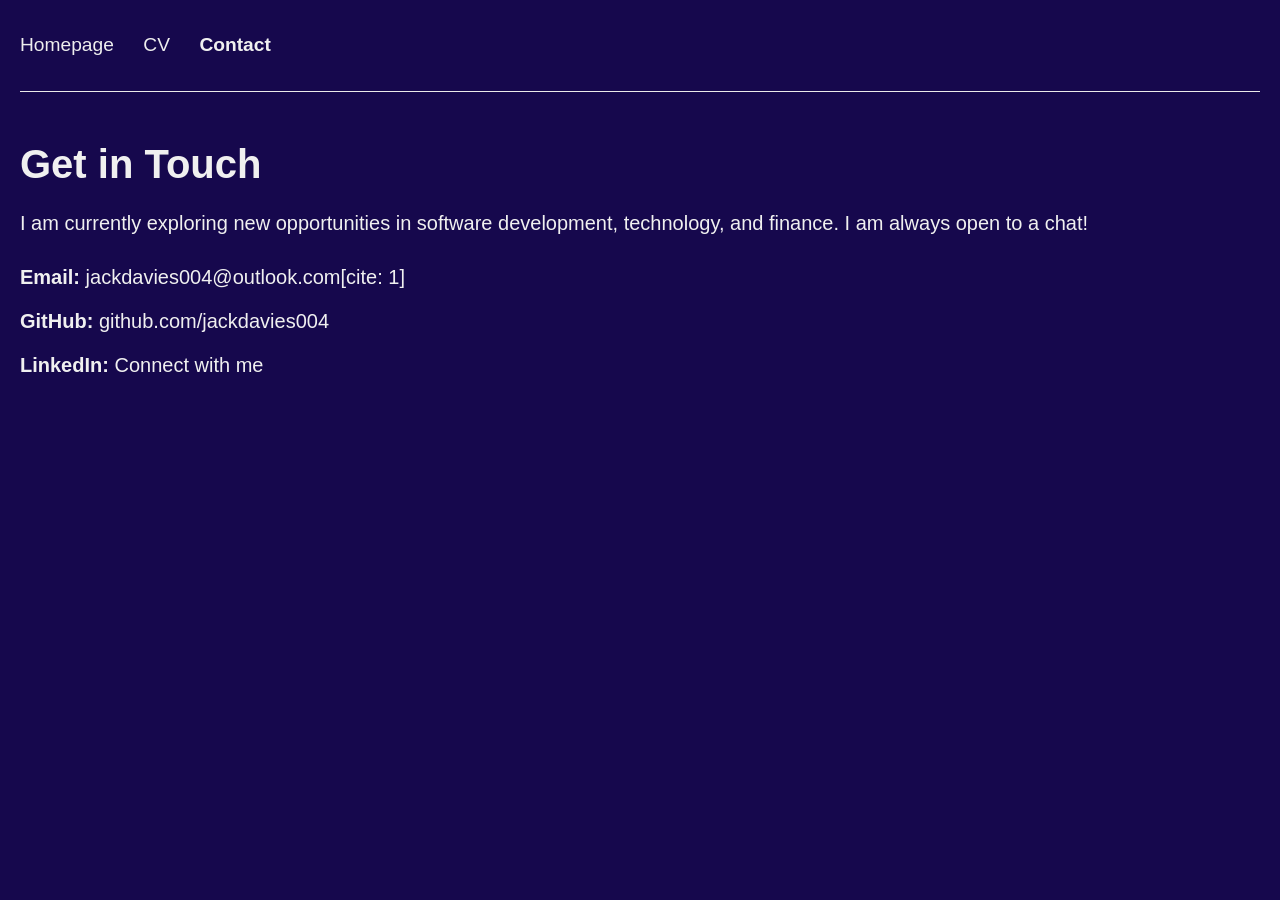
==== contact.html @ 8600e6ac "Comment out demo link in contact.html Removed demo link from navigation." ====
<!DOCTYPE html>
<html lang="en">
<head>
  <meta charset="UTF-8">
  <meta name="viewport" content="width=device-width, initial-scale=1.0">
  <title>Jack | Contact</title>
  <link rel="stylesheet" href="style.css">
</head>
<body>
  <nav>
    <div class="nav-links">
      <a href="index.html">Homepage</a>
      <a href="resume.html">CV</a>
      <a href="contact.html" class="active">Contact</a>
      <!--<a href="demo.html">Demo</a>-->
    </div>
  </nav>

  
  <main>
  <h1>Get in Touch</h1>
  
  <section class="content">
    <p>I am currently exploring new opportunities in software development, technology, and finance. I am always open to a chat!</p>
    
    <ul class="contact-list">
      <li><strong>Email:</strong> <a href="mailto:jackdavies004@outlook.com">jackdavies004@outlook.com</a>[cite: 1]</li>
      <li><strong>GitHub:</strong> <a href="https://github.com/jackdavies004" target="_blank">github.com/jackdavies004</a></li>
      <li><strong>LinkedIn:</strong> <a href="https://www.linkedin.com/in/jack-d-25b680281/" target="_blank">Connect with me</a></li>
    </ul>
  </section>
</main>
</body>
</html>
---- style.css ----
* {
  box-sizing: border-box;
  margin: 0;
  padding: 0;
}

body {
  font-family: -apple-system, BlinkMacSystemFont, "Segoe UI", Roboto, Helvetica, Arial, sans-serif;
  line-height: 1.6;
  color: #f0f0f0;
  background-color: #16084d;
  max-width: 1650px; 
  margin: 0 auto;
  padding: 0 20px;
}


nav {
  padding: 30px 0;
  border-bottom: 1px solid #eaeaea;
  margin-bottom: 40px;
}

.nav-links a {
  text-decoration: none;
  color: #eeeeee;
  font-weight: 500;
  margin-right: 25px;
  font-size: 1.2rem; 
  transition: color 0.2s ease;
}

.nav-links a:hover {
  color: #f0f0f0;
}

.nav-links a.active {
  color: #f0f0f0;
  font-weight: 700;
}


main {
  padding-bottom: 50px;
}

h1 {
  font-size: 2.5rem; 
  color: #f0f0f0;
  margin-bottom: 10px;
}

h2 {
  font-size: 1.8rem; 
  color: #f0f0f0;
  font-weight: 400;
  margin-bottom: 30px;
}

h3 {
  font-size: 1.6rem; 
  color: #f0f0f0;
  margin-bottom: 15px;
  border-bottom: 2px solid #f0f0f0;
  display: inline-block;
  padding-bottom: 5px;
}

p, li {
  margin-bottom: 15px;
  font-size: 1.25rem; 
  line-height: 1.7;   
}


.cv-section {
  margin-bottom: 40px;
}

.cv-item {
  margin-bottom: 20px;
}

.cv-item h4 {
  font-size: 1.4rem; 
  color: #f0f0f0;
}

.cv-item ul {
  margin-top: 10px;
  margin-left: 20px;
}

.contact-list {
  list-style: none;
  margin-top: 20px;
}

.contact-list li {
  margin-bottom: 10px;
}

a {
  color: #f0f0f0;
  text-decoration: none;
}

a:hover {
  text-decoration: underline;
}


.cv-download-section {
  text-align: center;
  margin-bottom: 40px;
}

.download-btn {
  display: inline-block;
  background-color: #f0f0f0;
  color: #16084d; 
  padding: 12px 24px;
  text-decoration: none;
  font-weight: bold;
  border-radius: 6px;
  margin-top: 10px;
  transition: background-color 0.2s ease;
}

.download-btn:hover {
  background-color: #cccccc;
  text-decoration: none;
}

.cv-images-container {
  display: flex;
  flex-direction: column;
  align-items: center;
  gap: 30px; 
}

.cv-image {
  width: 100%;
  max-width: 800px; 
  height: auto;
  box-shadow: 0 8px 16px rgba(0, 0, 0, 0.4); 
}



.three-column-layout {
  display: flex;
  justify-content: space-between;
  align-items: stretch; 
  gap: 20px; 
  margin-top: 30px;
}

.image-column {
  display: flex;
  flex-direction: column;
  justify-content: space-around;
  flex: 1; 
  gap: 30px; 
}


.image-column:first-child {
  align-items: flex-start;
}


.image-column:last-child {
  align-items: flex-end;
}


.text-column {
  flex: 2; 
  padding: 0 40px; 
}

.side-img {
  width: 100%;
  max-width: 450px; 
  height: auto;
  border-radius: 8px;
  box-shadow: 0 4px 8px rgba(0, 0, 0, 0.4); 
}


@media (max-width: 800px) {
  .three-column-layout {
    flex-direction: column;
  }
  
  .image-column {
    flex-direction: row;
    justify-content: center;
    flex-wrap: wrap; 
    width: 100%;
    padding-bottom: 10px;
  }
  
  .image-column:first-child,
  .image-column:last-child {
    align-items: center;
  }

  .text-column {
    padding: 0; 
  }

  .side-img {
    max-width: 250px;
  }
} 


.projects-section {
  margin-top: 70px;
  padding-top: 40px;
  border-top: 1px solid #332266; 
}

.section-title {
  text-align: center;
  font-size: 2.2rem; 
  color: #ffffff;
  margin-bottom: 40px;
  border-bottom: none;
}

.projects-grid {
  display: grid;
  grid-template-columns: 1fr; 
  gap: 25px;
  margin-bottom: 40px;
}

.project-card {
  background-color: #231265; 
  padding: 30px;
  border-radius: 10px;
  box-shadow: 0 4px 10px rgba(0, 0, 0, 0.4);
  transition: transform 0.2s ease, box-shadow 0.2s ease;
}

.project-card:hover {
  transform: translateY(-5px); 
  box-shadow: 0 8px 15px rgba(0, 0, 0, 0.6);
}

.project-card h4 {
  color: #66aaff; 
  margin-bottom: 15px;
  font-size: 1.5rem;
}

.project-card p {
  font-size: 1.15rem;
  margin-bottom: 0;
}
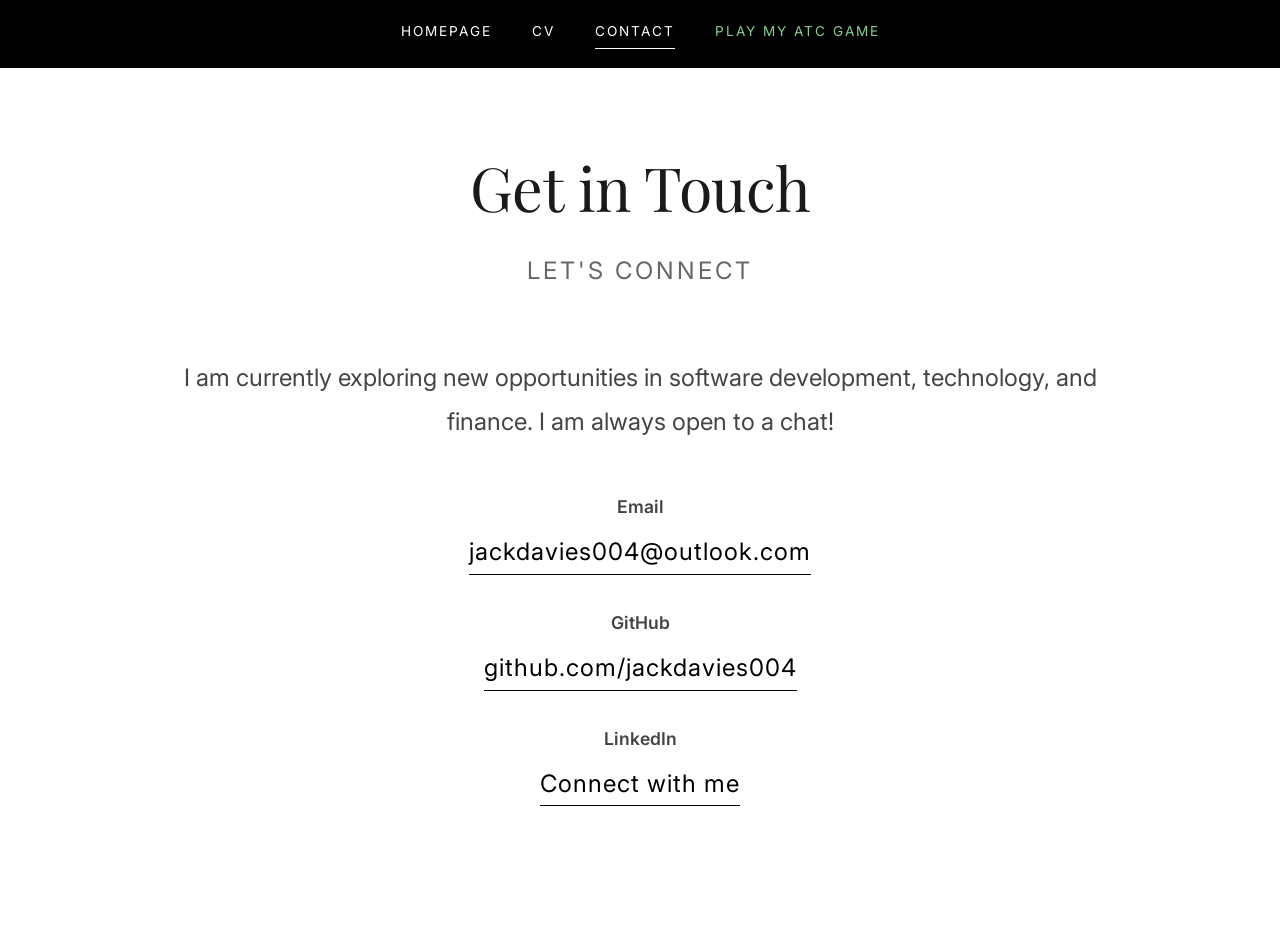
==== commit 4f6c197b: "Revamp contact.html with new layout and styles Updated the contact page with a new layout and styles" ====
--- a/contact.html
+++ b/contact.html
@@ -3,32 +3,55 @@
 <head>
   <meta charset="UTF-8">
   <meta name="viewport" content="width=device-width, initial-scale=1.0">
-  <title>Jack | Contact</title>
-  <link rel="stylesheet" href="style.css">
+  <title>Jack Davies | Contact</title>
+  <!-- Google Fonts for an editorial, high-end look -->
+  <link href="https://fonts.googleapis.com/css2?family=Playfair+Display:ital,wght@0,400;0,700;1,400&family=Inter:wght@300;400;600&display=swap" rel="stylesheet">
+  <link rel="stylesheet" href="style.css?v=11">
 </head>
 <body>
-  <nav>
+  
+  <!-- Black Sticky Banner -->
+  <nav class="top-banner">
     <div class="nav-links">
       <a href="index.html">Homepage</a>
       <a href="resume.html">CV</a>
       <a href="contact.html" class="active">Contact</a>
-      <!--<a href="demo.html">Demo</a>-->
+      <a href="atc-game-web/index.html" class="highlight-link" target="_blank">Play My ATC Game</a>
     </div>
   </nav>
 
-  
-  <main>
-  <h1>Get in Touch</h1>
-  
-  <section class="content">
-    <p>I am currently exploring new opportunities in software development, technology, and finance. I am always open to a chat!</p>
+  <main class="editorial-container">
     
-    <ul class="contact-list">
-      <li><strong>Email:</strong> <a href="mailto:jackdavies004@outlook.com">jackdavies004@outlook.com</a>[cite: 1]</li>
-      <li><strong>GitHub:</strong> <a href="https://github.com/jackdavies004" target="_blank">github.com/jackdavies004</a></li>
-      <li><strong>LinkedIn:</strong> <a href="https://www.linkedin.com/in/jack-d-25b680281/" target="_blank">Connect with me</a></li>
-    </ul>
-  </section>
-</main>
+    <!-- Hero Section -->
+    <header class="hero">
+      <h1>Get in Touch</h1>
+      <p class="subtitle">Let's Connect</p>
+    </header>
+
+    <!-- Contact Info Section -->
+    <section class="wide-text-section" style="text-align: center;">
+      <p style="margin-bottom: 3rem;">I am currently exploring new opportunities in software development, technology, and finance. I am always open to a chat!</p>
+      
+      <div style="display: flex; flex-direction: column; gap: 2rem; align-items: center;">
+        
+        <div>
+          <h3 style="margin-bottom: 0.5rem; font-family: 'Inter', sans-serif; font-weight: 600; font-size: 1.1rem;">Email</h3>
+          <a href="mailto:jackdavies004@outlook.com" class="action-link" style="margin-top: 0; text-transform: lowercase;">jackdavies004@outlook.com</a>
+        </div>
+
+        <div>
+          <h3 style="margin-bottom: 0.5rem; font-family: 'Inter', sans-serif; font-weight: 600; font-size: 1.1rem;">GitHub</h3>
+          <a href="https://github.com/jackdavies004" target="_blank" class="action-link" style="margin-top: 0; text-transform: lowercase;">github.com/jackdavies004</a>
+        </div>
+
+        <div>
+          <h3 style="margin-bottom: 0.5rem; font-family: 'Inter', sans-serif; font-weight: 600; font-size: 1.1rem;">LinkedIn</h3>
+          <a href="https://www.linkedin.com/in/jack-d-25b680281/" target="_blank" class="action-link" style="margin-top: 0; text-transform: none;">Connect with me</a>
+        </div>
+
+      </div>
+    </section>
+
+  </main>
 </body>
 </html>
--- a/style.css
+++ b/style.css
@@ -1,263 +1,163 @@
+/* --- Global Reset & Typography --- */
 * {
-  box-sizing: border-box;
   margin: 0;
   padding: 0;
+  box-sizing: border-box;
 }
 
 body {
-  font-family: -apple-system, BlinkMacSystemFont, "Segoe UI", Roboto, Helvetica, Arial, sans-serif;
-  line-height: 1.6;
-  color: #f0f0f0;
-  background-color: #16084d;
-  max-width: 1650px; 
-  margin: 0 auto;
-  padding: 0 20px;
+  background-color: #ffffff;
+  color: #1a1a1a;
+  font-family: 'Inter', sans-serif;
+  line-height: 1.8; /* Increased for editorial readability */
 }
 
+h1, h2, h3 {
+  font-family: 'Playfair Display', serif;
+  font-weight: 400;
+  margin-bottom: 1.5rem;
+}
 
-nav {
-  padding: 30px 0;
-  border-bottom: 1px solid #eaeaea;
-  margin-bottom: 40px;
+/* --- The Black Sticky Banner --- */
+.top-banner {
+  position: sticky;
+  top: 0;
+  width: 100%;
+  background-color: #000000;
+  padding: 1.2rem 2rem;
+  z-index: 1000;
+  display: flex;
+  justify-content: center;
+}
+
+.nav-links {
+  display: flex;
+  gap: 2.5rem;
 }
 
 .nav-links a {
+  color: #ffffff;
   text-decoration: none;
-  color: #eeeeee;
-  font-weight: 500;
-  margin-right: 25px;
-  font-size: 1.2rem; 
-  transition: color 0.2s ease;
+  font-size: 0.85rem;
+  text-transform: uppercase;
+  letter-spacing: 2px;
+  transition: opacity 0.3s ease;
 }
 
-.nav-links a:hover {
-  color: #f0f0f0;
+.nav-links a:hover { opacity: 0.6; }
+.nav-links a.active { border-bottom: 1px solid #ffffff; padding-bottom: 4px; }
+.nav-links a.highlight-link { color: #87d092; }
+
+/* --- Editorial Layout --- */
+.editorial-container {
+  max-width: 1400px; /* Wider overall container */
+  margin: 0 auto;
+  padding: 4rem 2rem;
 }
 
-.nav-links a.active {
-  color: #f0f0f0;
-  font-weight: 700;
+.hero {
+  text-align: center;
+  margin-bottom: 4rem;
 }
 
-
-main {
-  padding-bottom: 50px;
+.hero h1 {
+  font-size: 3.8rem;
+  letter-spacing: -0.5px;
+  margin-bottom: 0.5rem;
 }
 
-h1 {
-  font-size: 2.5rem; 
-  color: #f0f0f0;
-  margin-bottom: 10px;
+.hero .subtitle {
+  font-size: 1.5rem;
+  color: #666;
+  text-transform: uppercase;
+  letter-spacing: 3px;
 }
 
-h2 {
-  font-size: 1.8rem; 
-  color: #f0f0f0;
-  font-weight: 400;
-  margin-bottom: 30px;
+/* --- Wide Text Blocks (Desktop) --- */
+.wide-text-section {
+  max-width: 1000px; /* Allows text to stretch comfortably on desktop */
+  margin: 0 auto 5rem auto; /* Centers the text block in the page */
+  color: #444;
 }
 
-h3 {
-  font-size: 1.6rem; 
-  color: #f0f0f0;
-  margin-bottom: 15px;
-  border-bottom: 2px solid #f0f0f0;
-  display: inline-block;
-  padding-bottom: 5px;
+.wide-text-section p {
+  font-size: 1.5rem;
+  margin-bottom: 1.5rem;
 }
 
-p, li {
-  margin-bottom: 15px;
-  font-size: 1.25rem; 
-  line-height: 1.7;   
+.mt-large {
+  margin-top: 4rem;
 }
 
-
-.cv-section {
-  margin-bottom: 40px;
+/* --- Horizontal Image Gallery --- */
+.image-gallery {
+  display: grid;
+  grid-template-columns: repeat(3, 1fr); 
+  gap: 2rem;
+  margin-bottom: 5rem;
+  align-items: center; /* Vertically centers the landscape image */
 }
 
-.cv-item {
-  margin-bottom: 20px;
+.gallery-img {
+  width: 100%;
+  height: auto;
+  object-fit: cover;
+  aspect-ratio: 3/4; 
 }
 
-.cv-item h4 {
-  font-size: 1.4rem; 
-  color: #f0f0f0;
+.landscape-img {
+  aspect-ratio: auto; /* Removes the portrait constraint */
 }
 
-.cv-item ul {
-  margin-top: 10px;
-  margin-left: 20px;
+/* --- Projects Section --- */
+.projects-grid {
+  display: grid;
+  grid-template-columns: 1fr 1fr; /* 2 columns for projects on desktop */
+  gap: 3rem;
 }
 
-.contact-list {
-  list-style: none;
-  margin-top: 20px;
+.project-item {
+  border-top: 1px solid #eaeaea;
+  padding-top: 2rem;
 }
 
-.contact-list li {
-  margin-bottom: 10px;
+.project-item h3 {
+  font-size: 1.5rem;
+  font-family: 'Inter', sans-serif;
+  font-weight: 600;
+  margin-bottom: 1rem;
 }
 
-a {
-  color: #f0f0f0;
+.action-link {
+  display: inline-block;
+  margin-top: 1rem;
+  color: #000;
   text-decoration: none;
+  border-bottom: 1px solid #000;
+  text-transform: uppercase;
+  font-size: 1.5rem;
+  letter-spacing: 1px;
+  transition: opacity 0.3s;
 }
 
-a:hover {
-  text-decoration: underline;
-}
+.action-link:hover { opacity: 0.5; }
 
-
-.cv-download-section {
-  text-align: center;
-  margin-bottom: 40px;
-}
-
-.download-btn {
-  display: inline-block;
-  background-color: #f0f0f0;
-  color: #16084d; 
-  padding: 12px 24px;
-  text-decoration: none;
-  font-weight: bold;
-  border-radius: 6px;
-  margin-top: 10px;
-  transition: background-color 0.2s ease;
-}
-
-.download-btn:hover {
-  background-color: #cccccc;
-  text-decoration: none;
-}
-
-.cv-images-container {
-  display: flex;
-  flex-direction: column;
-  align-items: center;
-  gap: 30px; 
-}
-
-.cv-image {
-  width: 100%;
-  max-width: 800px; 
-  height: auto;
-  box-shadow: 0 8px 16px rgba(0, 0, 0, 0.4); 
-}
-
-
-
-.three-column-layout {
-  display: flex;
-  justify-content: space-between;
-  align-items: stretch; 
-  gap: 20px; 
-  margin-top: 30px;
-}
-
-.image-column {
-  display: flex;
-  flex-direction: column;
-  justify-content: space-around;
-  flex: 1; 
-  gap: 30px; 
-}
-
-
-.image-column:first-child {
-  align-items: flex-start;
-}
-
-
-.image-column:last-child {
-  align-items: flex-end;
-}
-
-
-.text-column {
-  flex: 2; 
-  padding: 0 40px; 
-}
-
-.side-img {
-  width: 100%;
-  max-width: 450px; 
-  height: auto;
-  border-radius: 8px;
-  box-shadow: 0 4px 8px rgba(0, 0, 0, 0.4); 
-}
-
-
-@media (max-width: 800px) {
-  .three-column-layout {
-    flex-direction: column;
+/* --- Mobile Responsiveness --- */
+@media (max-width: 900px) {
+  .image-gallery {
+    grid-template-columns: 1fr; 
+    gap: 1.5rem;
   }
   
-  .image-column {
-    flex-direction: row;
-    justify-content: center;
-    flex-wrap: wrap; 
-    width: 100%;
-    padding-bottom: 10px;
+  .projects-grid {
+    grid-template-columns: 1fr; 
   }
   
-  .image-column:first-child,
-  .image-column:last-child {
-    align-items: center;
+  .hero h1 { font-size: 2.8rem; }
+  .nav-links { flex-wrap: wrap; justify-content: center; gap: 1.5rem; }
+  
+  /* Forces the text to scale back down on phones */
+  .wide-text-section p {
+    font-size: 1.1rem; 
   }
-
-  .text-column {
-    padding: 0; 
-  }
-
-  .side-img {
-    max-width: 250px;
-  }
-} 
-
-
-.projects-section {
-  margin-top: 70px;
-  padding-top: 40px;
-  border-top: 1px solid #332266; 
 }
-
-.section-title {
-  text-align: center;
-  font-size: 2.2rem; 
-  color: #ffffff;
-  margin-bottom: 40px;
-  border-bottom: none;
-}
-
-.projects-grid {
-  display: grid;
-  grid-template-columns: 1fr; 
-  gap: 25px;
-  margin-bottom: 40px;
-}
-
-.project-card {
-  background-color: #231265; 
-  padding: 30px;
-  border-radius: 10px;
-  box-shadow: 0 4px 10px rgba(0, 0, 0, 0.4);
-  transition: transform 0.2s ease, box-shadow 0.2s ease;
-}
-
-.project-card:hover {
-  transform: translateY(-5px); 
-  box-shadow: 0 8px 15px rgba(0, 0, 0, 0.6);
-}
-
-.project-card h4 {
-  color: #66aaff; 
-  margin-bottom: 15px;
-  font-size: 1.5rem;
-}
-
-.project-card p {
-  font-size: 1.15rem;
-  margin-bottom: 0;
-}
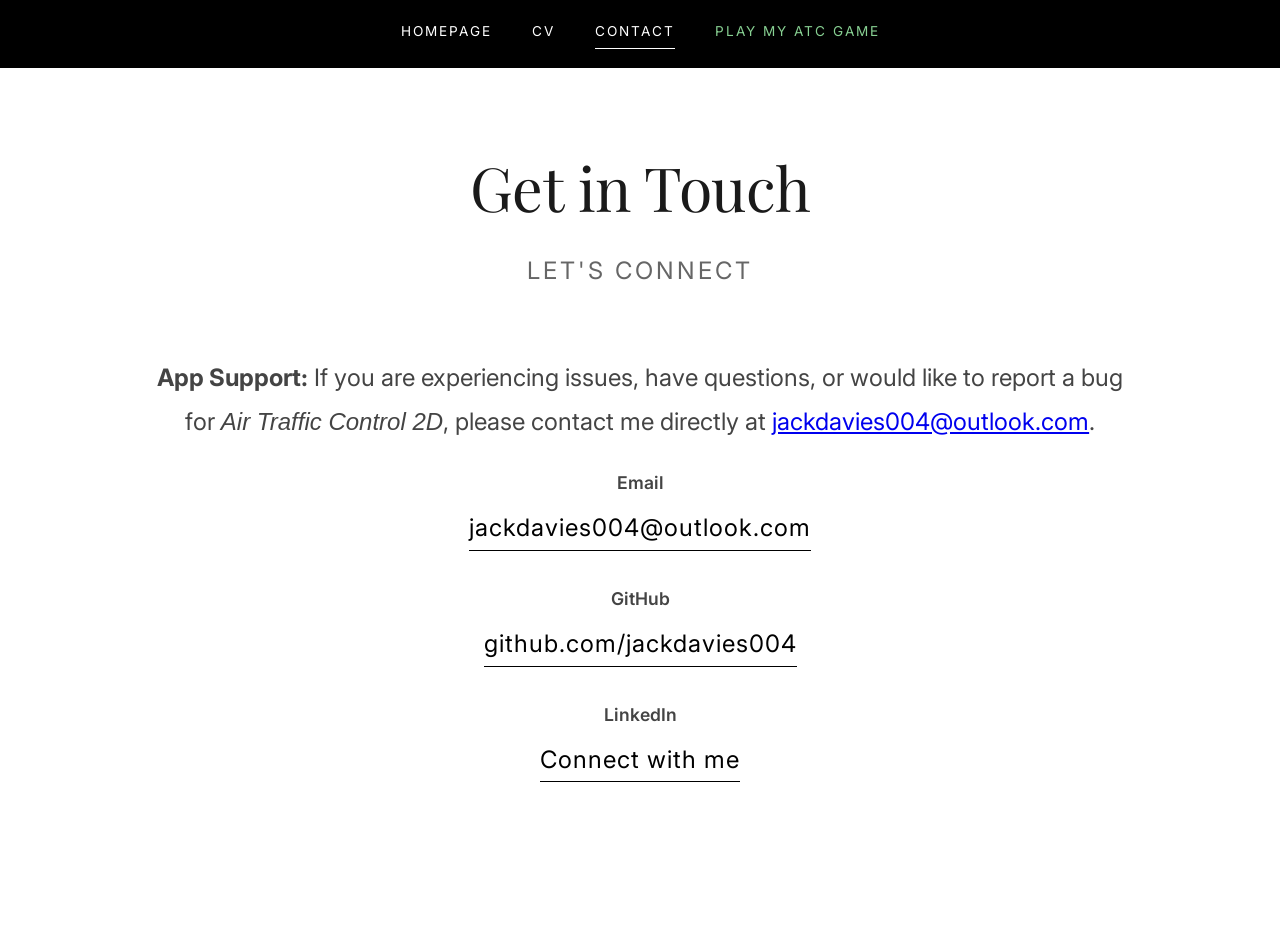
==== commit eb9d6ce6: "Revise contact.html with app support information Updated contact information and added app support d" ====
--- a/contact.html
+++ b/contact.html
@@ -30,7 +30,7 @@
 
     <!-- Contact Info Section -->
     <section class="wide-text-section" style="text-align: center;">
-      <p style="margin-bottom: 3rem;">I am currently exploring new opportunities in software development, technology, and finance. I am always open to a chat!</p>
+      <p><strong>App Support:</strong> If you are experiencing issues, have questions, or would like to report a bug for <em>Air Traffic Control 2D</em>, please contact me directly at <a href="mailto:jackdavies004@outlook.com">jackdavies004@outlook.com</a>.</p>
       
       <div style="display: flex; flex-direction: column; gap: 2rem; align-items: center;">
         
--- a/style.css
+++ b/style.css
@@ -16,6 +16,10 @@
   font-family: 'Playfair Display', serif;
   font-weight: 400;
   margin-bottom: 1.5rem;
+}
+
+h2 {
+  font-size: 2.2rem; 
 }
 
 /* --- The Black Sticky Banner --- */
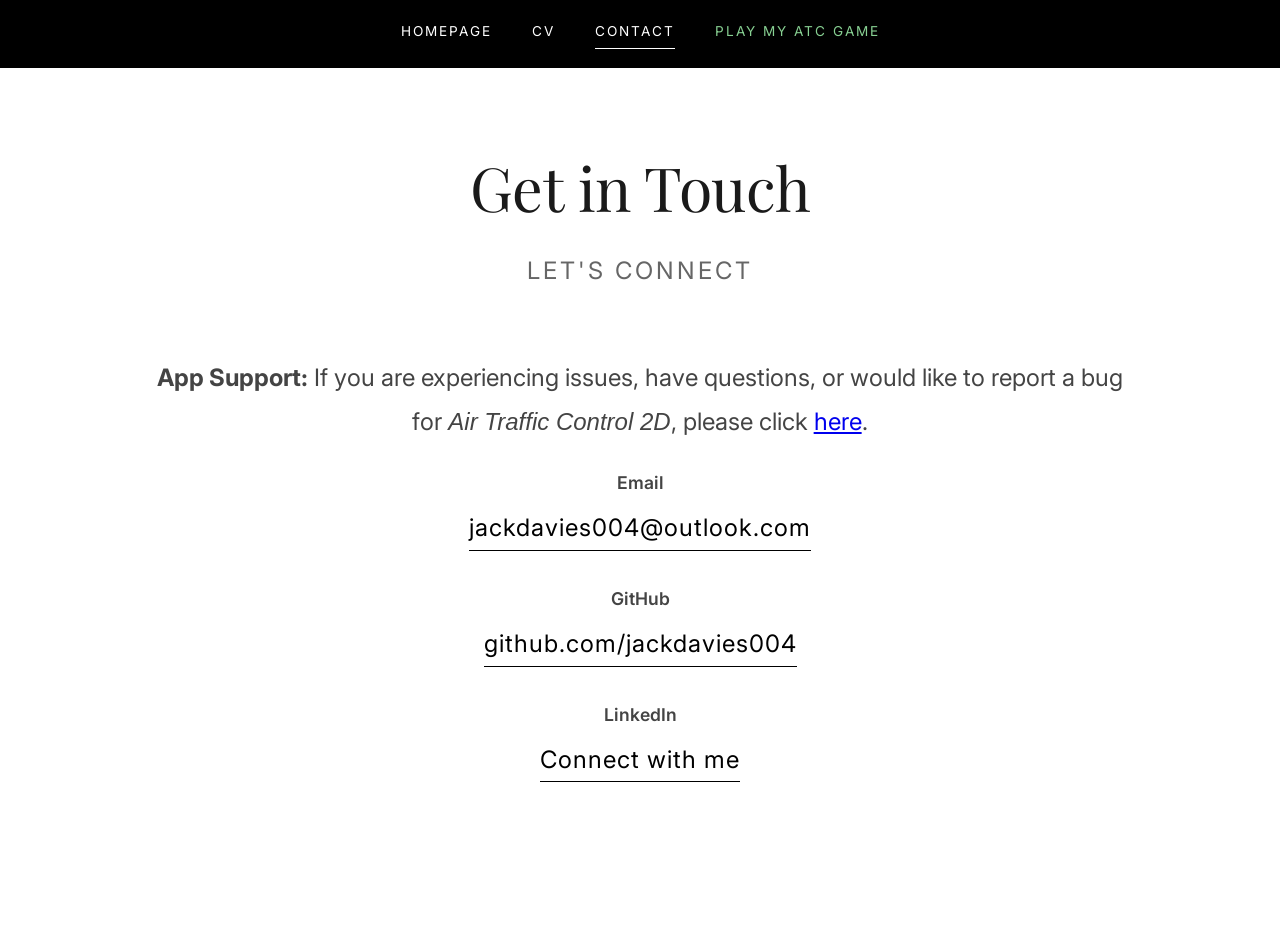
==== commit 328319fa: "Revise contact.html with updated support info Updated contact information and fixed email link." ====
--- a/contact.html
+++ b/contact.html
@@ -30,7 +30,7 @@
 
     <!-- Contact Info Section -->
     <section class="wide-text-section" style="text-align: center;">
-      <p><strong>App Support:</strong> If you are experiencing issues, have questions, or would like to report a bug for <em>Air Traffic Control 2D</em>, please contact me directly at <a href="mailto:jackdavies004@outlook.com">jackdavies004@outlook.com</a>.</p>
+      <p><strong>App Support:</strong> If you are experiencing issues, have questions, or would like to report a bug for <em>Air Traffic Control 2D</em>, please click <a href="mailto:jackdavies004@outlook.com">here</a>.</p>
       
       <div style="display: flex; flex-direction: column; gap: 2rem; align-items: center;">
         
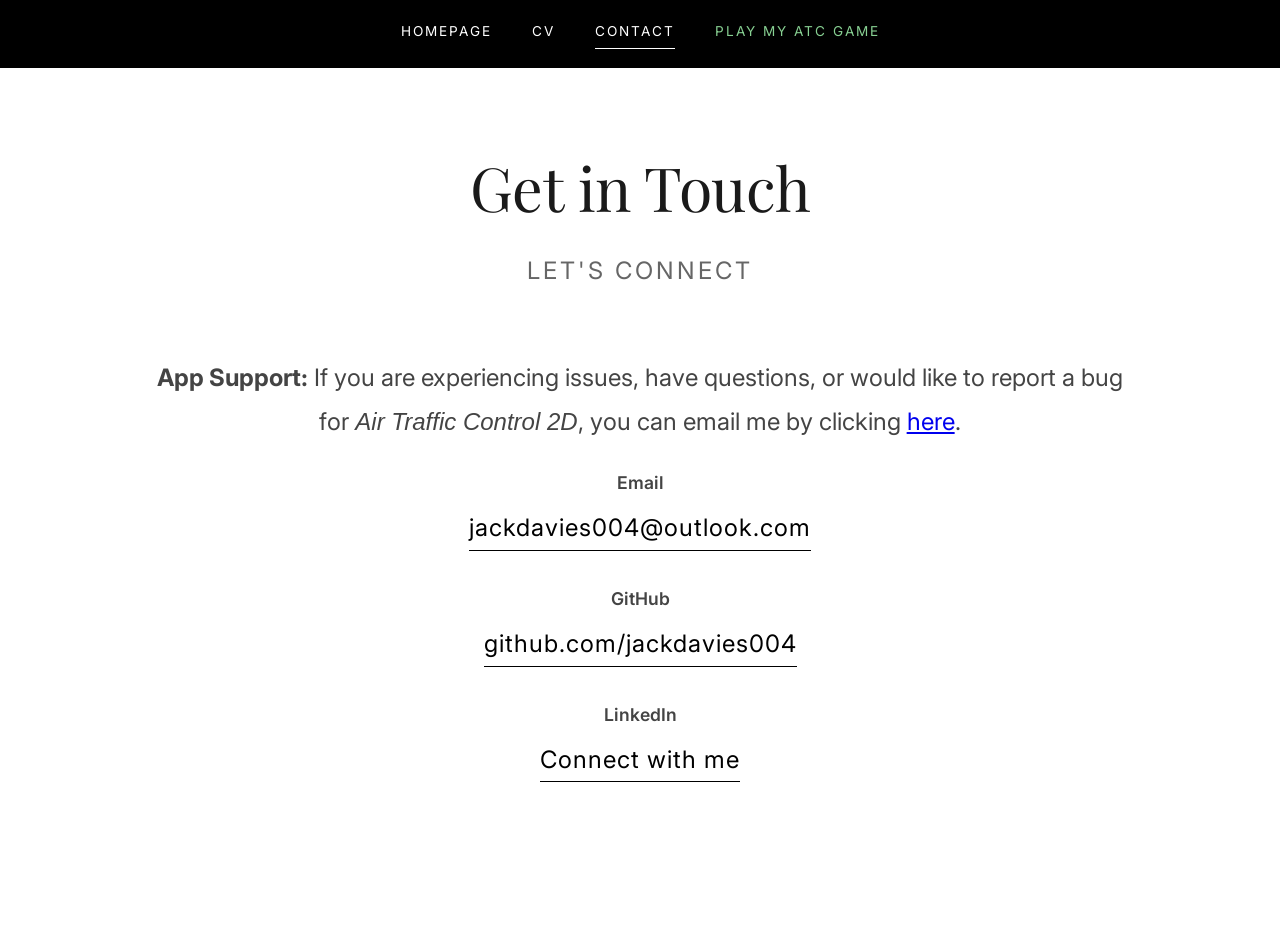
==== commit 8d3f7af0: "Revise contact.html with updated support info Updated contact information and support details." ====
--- a/contact.html
+++ b/contact.html
@@ -30,7 +30,7 @@
 
     <!-- Contact Info Section -->
     <section class="wide-text-section" style="text-align: center;">
-      <p><strong>App Support:</strong> If you are experiencing issues, have questions, or would like to report a bug for <em>Air Traffic Control 2D</em>, please click <a href="mailto:jackdavies004@outlook.com">here</a>.</p>
+      <p><strong>App Support:</strong> If you are experiencing issues, have questions, or would like to report a bug for <em>Air Traffic Control 2D</em>, you can email me by clicking <a href="mailto:jackdavies004@outlook.com">here</a>.</p>
       
       <div style="display: flex; flex-direction: column; gap: 2rem; align-items: center;">
         
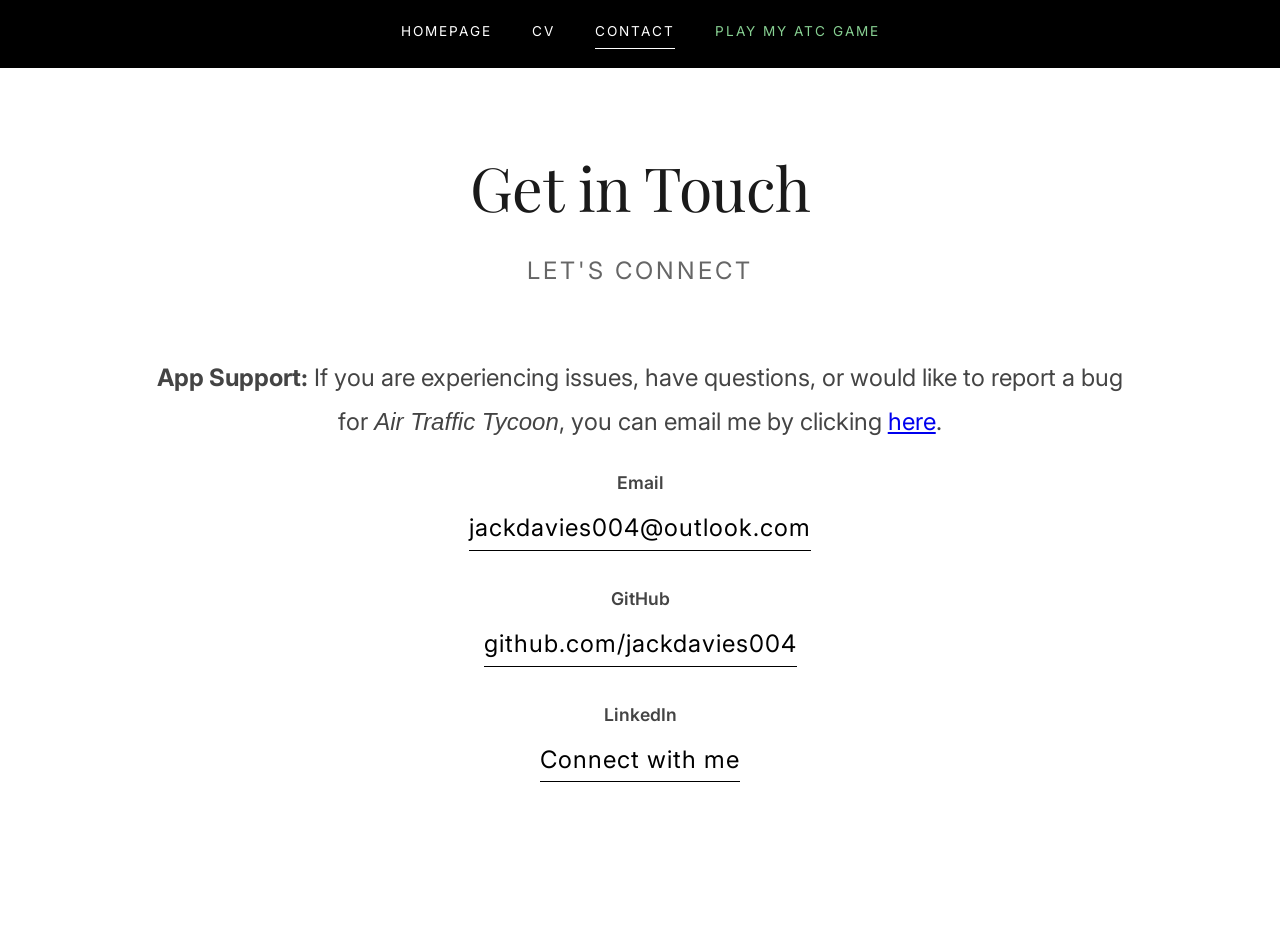
==== commit b08f1f14: "Update contact.html" ====
--- a/contact.html
+++ b/contact.html
@@ -30,7 +30,7 @@
 
     <!-- Contact Info Section -->
     <section class="wide-text-section" style="text-align: center;">
-      <p><strong>App Support:</strong> If you are experiencing issues, have questions, or would like to report a bug for <em>Air Traffic Control 2D</em>, you can email me by clicking <a href="mailto:jackdavies004@outlook.com">here</a>.</p>
+      <p><strong>App Support:</strong> If you are experiencing issues, have questions, or would like to report a bug for <em>Air Traffic Tycoon</em>, you can email me by clicking <a href="mailto:jackdavies004@outlook.com">here</a>.</p>
       
       <div style="display: flex; flex-direction: column; gap: 2rem; align-items: center;">
         
--- a/style.css
+++ b/style.css
@@ -165,3 +165,41 @@
     font-size: 1.1rem; 
   }
 }
+
+/* --- Game Promo Section --- */
+.game-promo-section {
+  text-align: center;
+  max-width: 650px;
+  margin: 4rem auto 8rem auto;
+}
+
+.app-icon {
+  width: 160px;
+  height: 160px;
+  border-radius: 22.5%; /* Standard Apple icon rounding ratio */
+  box-shadow: 0 12px 24px rgba(0,0,0,0.15);
+  margin-bottom: 2.5rem;
+}
+
+.game-promo-section h2 {
+  font-size: 2.8rem;
+  margin-bottom: 1.5rem;
+}
+
+.game-promo-section p {
+  font-size: 1.25rem;
+  color: #555;
+  margin-bottom: 3rem;
+}
+
+.app-store-badge {
+  height: 50px;
+  width: auto;
+  transition: transform 0.3s ease, opacity 0.3s ease;
+}
+
+.app-store-badge:hover {
+  transform: translateY(-2px);
+  opacity: 0.85;
+}
+
